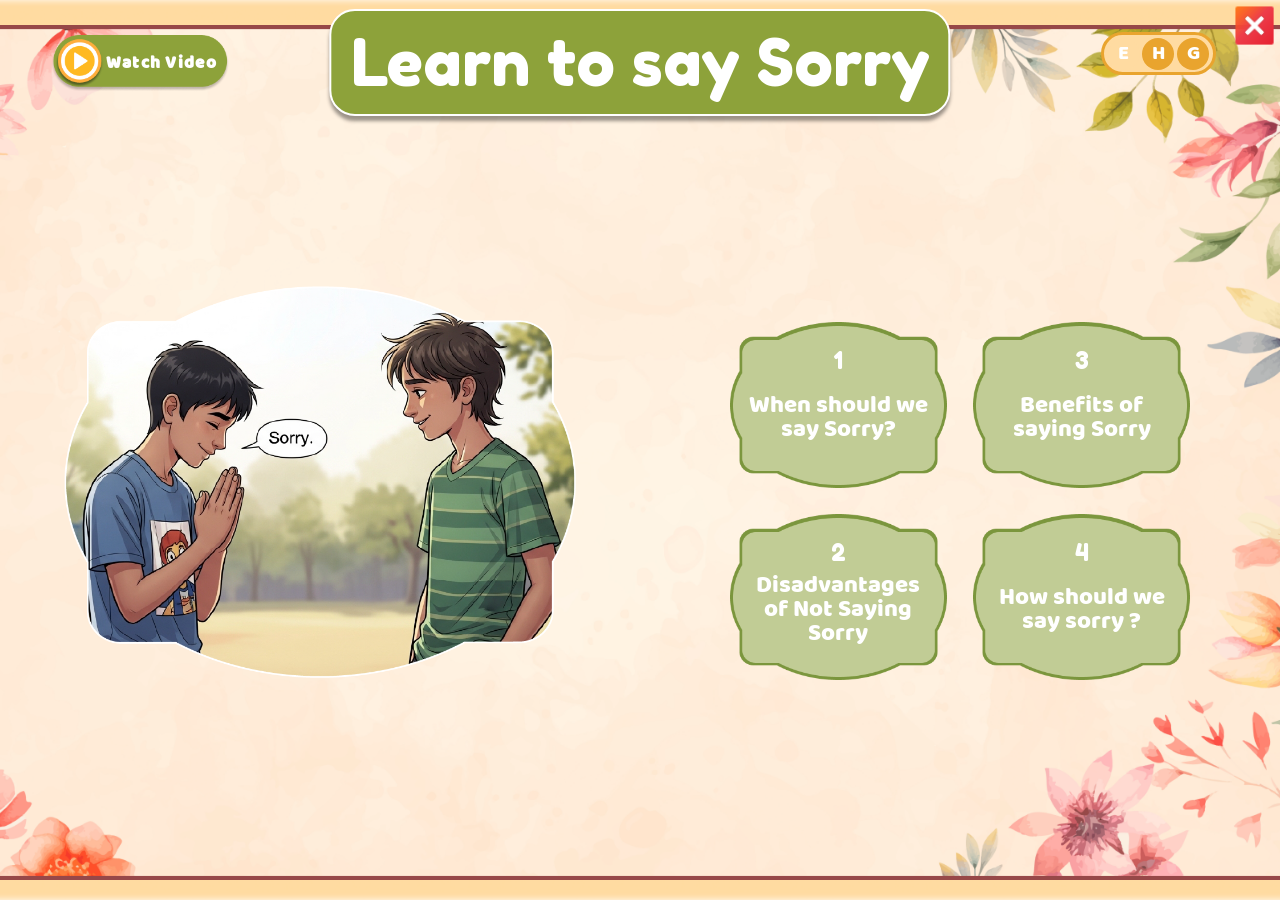
==== index.html @ 4d8e0a8a "." ====
<!doctype html>
<html lang="en">
  <head>
    <meta charset="UTF-8" />
    <meta name="viewport" content="width=device-width, initial-scale=1.0" />
    <title data-lang-key="title"></title>

    <link rel="stylesheet" href="./assets/css/style.css" />

    <link
      rel="stylesheet"
      href="https://cdnjs.cloudflare.com/ajax/libs/font-awesome/6.5.1/css/all.min.css"
    />

    <style>
      body {
        overflow: hidden;
      }

      .page-content {
        width: 100%;
        height: 100%;
        transition:
          filter 0.4s ease,
          transform 0.4s ease;
      }

      body.video-open .page-content {
        filter: blur(0.45vw);
        pointer-events: none;
        user-select: none;
      }

      .video-btn {
        position: fixed;
        top: 2vw;
        left: 4%;
        z-index: 1000;
      }

      .start-video-btn {
        width: 14vw;
        height: 6vw;
        border-radius: 50vw;
        background: transparent;
    
        display: flex;
        align-items: center;
        justify-content: space-between;
        cursor: pointer;
        gap: 0.8vw;
        padding: 0 1vw;
        border:  none;
        background-image: url("./assets/images/watch.png");
        background-position:center;
        background-repeat: no-repeat;
        background-size: contain;
        transition:
          transform 0.25s ease,
          background 0.25s ease,
          box-shadow 0.25s ease;
      }

      .start-video-btn:hover {
        transform: scale(1.04);
      }

      .start-video-btn:active {
        transform: scale(0.98);
      }

      .play-icon {
        width: 2vw;
        height: 2vw;
        display: flex;
        align-items: center;
        justify-content: center;
        color: #ffffff;
        font-size: 1.6vw;
        filter: drop-shadow(0 0.15vw 0.15vw rgba(0, 0, 0, 0.25));
      }

      .play-icon i,
      .close-video-btn i,
      .video-center-play i,
      .control-btn i {
        display: flex;
        align-items: center;
        justify-content: center;
        text-align: center;
        flex: 0 0 auto;
      }

      .play-icon i {
        width: 1.6vw;
        min-width: 1.6vw;
        max-width: 1.6vw;
        font-size: 1.45vw;
      }

      .close-video-btn i {
        width: 1.8vw;
        min-width: 1.8vw;
        max-width: 1.8vw;
      }

      .video-center-play i {
        width: 2.2vw;
        min-width: 2.2vw;
        max-width: 2.2vw;
      }

      .control-btn i {
        width: 1.4vw;
        min-width: 1.4vw;
        max-width: 1.4vw;
      }

      .start-text {
        width: 100%;
        float: right;
        font-size: 1.3vw;
        font-weight: 900;
        letter-spacing: 0.1vw;
        color: #ffffff;
        line-height: 1;
        margin-left: 3.2vw;
        white-space: nowrap;
        font-family: "BalooRegular";
      }

      body[data-lang="hi"] .start-text {
  font-weight: lighter!important;
  font-size: 1.5vw;
}

      .video-popup {
        position: fixed;
        inset: 0;
        z-index: 99999;
        display: flex;
        align-items: center;
        justify-content: center;
        background: rgba(0, 0, 0, 0.38);
        opacity: 0;
        visibility: hidden;
        pointer-events: none;
        transition:
          opacity 0.35s ease,
          visibility 0.35s ease;
      }

      .video-popup.active {
        opacity: 1;
        visibility: visible;
        pointer-events: auto;
      }

      .video-box {
        position: relative;
        width: 68vw;
        aspect-ratio: 16 / 9;
        border-radius: 2vw;
        background: #ffdba1;
        padding: 0.75vw;
        border: 0.25vw solid white;
        box-shadow: 0 1vw 3vw rgba(0, 0, 0, 0.45);
        transform: scale(0.82);
        opacity: 0;
        transition:
          transform 0.4s cubic-bezier(0.22, 1, 0.36, 1),
          opacity 0.35s ease;
      }

      .video-popup.active .video-box {
        transform: scale(1);
        opacity: 1;
      }

      .popup-video-frame {
        position: relative;
        width: 100%;
        height: 100%;
        border-radius: 1.4vw;
        overflow: hidden;
        background: #000;
        border: 0.18vw solid #7b963d;
      }

      .popup-video {
        width: 100%;
        height: 100%;
        display: block;
        object-fit: cover;
        background: #000;
      }

      .close-video-btn {
        position: absolute;
        top: -1.35vw;
        right: -1.35vw;
        width: 3.4vw;
        height: 3.4vw;
        border: none;
        border-radius: 50%;
        background: #ffffff;
        color: #7b963d;
        font-size: 1.8vw;
        display: flex;
        align-items: center;
        justify-content: center;
        cursor: pointer;
        z-index: 10;
        box-shadow: 0 0.35vw 1vw rgba(0, 0, 0, 0.35);
        transition:
          transform 0.25s ease,
          background 0.25s ease,
          color 0.25s ease;
      }

      .close-video-btn:hover {
        transform: rotate(90deg) scale(1.08);
        background: #8da23a;
        color: #ffffff;
      }

      .custom-controls {
        position: absolute;
        left: 0;
        right: 0;
        bottom: 0;
        z-index: 5;
        padding: 1vw;
        display: flex;
        flex-direction: column;
        gap: 0.75vw;
        background: linear-gradient(
          to top,
          rgba(86, 107, 38, 0.95),
          rgba(123, 150, 61, 0.58),
          rgba(123, 150, 61, 0)
        );
        opacity: 1;
        transition: opacity 0.25s ease;
      }

      .popup-video-frame.controls-hidden .custom-controls {
        opacity: 0;
        pointer-events: none;
      }

      .progress-wrap {
        width: 100%;
        display: flex;
        align-items: center;
      }

      .video-progress {
        width: 100%;
        appearance: none;
        -webkit-appearance: none;
        height: 0.45vw;
        border-radius: 5vw;
        background: rgba(255, 255, 255, 0.35);
        cursor: pointer;
        overflow: hidden;
        pointer-events: auto;
      }

      .video-progress::-webkit-slider-thumb {
        appearance: none;
        -webkit-appearance: none;
        width: 1vw;
        height: 1vw;
        border-radius: 50%;
        background: #ffdba1;
        box-shadow: -70vw 0 0 69.6vw #ffdba1;
        cursor: pointer;
      }

      .video-progress::-moz-range-thumb {
        width: 1vw;
        height: 1vw;
        border: none;
        border-radius: 50%;
        background: #ffdba1;
        cursor: pointer;
      }

      .video-progress::-moz-range-progress {
        height: 0.45vw;
        border-radius: 5vw;
        background: #ffdba1;
      }

      .control-row {
        width: 100%;
        display: flex;
        align-items: center;
        justify-content: space-between;
        gap: 1vw;
      }

      .control-left,
      .control-right {
        display: flex;
        align-items: center;
        gap: 0.8vw;
      }

      .control-btn {
        width: 2.8vw;
        min-width: 2.8vw;
        max-width: 2.8vw;
        height: 2.8vw;
        border: none;
        border-radius: 50%;
        background: rgba(255, 219, 161, 0.28);
        color: #ffffff;
        font-size: 1.2vw;
        display: flex;
        align-items: center;
        justify-content: center;
        cursor: pointer;
        transition:
          background 0.25s ease,
          color 0.25s ease,
          transform 0.25s ease;
      }

      .control-btn:hover {
        background: #ffdba1;
        color: #566b26;
        transform: scale(1.08);
      }

      .time-text {
        color: #ffffff;
        font-size: 1.05vw;
        font-weight: 700;
        font-family: Arial, sans-serif;
        letter-spacing: 0.05vw;
        min-width: 8vw;
      }

      .volume-range {
        width: 7vw;
        appearance: none;
        -webkit-appearance: none;
        height: 0.4vw;
        border-radius: 5vw;
        background: rgba(255, 255, 255, 0.35);
        cursor: pointer;
      }

      .volume-range::-webkit-slider-thumb {
        appearance: none;
        -webkit-appearance: none;
        width: 0.9vw;
        height: 0.9vw;
        border-radius: 50%;
        background: #ffdba1;
        cursor: pointer;
      }

      .volume-range::-moz-range-thumb {
        width: 0.9vw;
        height: 0.9vw;
        border: none;
        border-radius: 50%;
        background: #ffdba1;
        cursor: pointer;
      }

      .video-center-play {
        position: absolute;
        left: 50%;
        top: 50%;
        width: 6vw;
        min-width: 6vw;
        max-width: 6vw;
        height: 6vw;
        border: 0.22vw solid rgba(255, 255, 255, 0.85);
        border-radius: 50%;
        background: rgba(86, 107, 38, 0.42);
        color: #ffdba1;
        font-size: 2.2vw;
        display: flex;
        align-items: center;
        justify-content: center;
        cursor: pointer;
        transform: translate(-50%, -50%) scale(1);
        z-index: 4;
        transition:
          opacity 0.25s ease,
          transform 0.25s ease,
          background 0.25s ease;
      }

      .video-center-play.hide {
        opacity: 0;
        pointer-events: none;
        transform: translate(-50%, -50%) scale(0.8);
      }

      .video-center-play:hover {
        background: rgba(86, 107, 38, 0.68);
        transform: translate(-50%, -50%) scale(1.08);
      }

      .video-box:fullscreen {
        width: 100%;
        height: 100%;
        border-radius: 0;
        padding: 0;
        background: #000;
      }

      .video-box:fullscreen .popup-video-frame {
        border-radius: 0;
        border: none;
      }

      .video-box:fullscreen .close-video-btn {
        top: 1.5vw;
        right: 1.5vw;
      }
    </style>
  </head>

  <body>
    <div class="page-content">
      <div class="video-btn">
        <button class="start-video-btn" type="button">
          <span class="start-text" data-lang-key="watch"></span>
        </button>
      </div>

      <div class="page-title">
        <span data-lang-key="title"></span>
      </div>

      <div class="language-container">
        <div class="english active">E</div>
        <div class="hindi">H</div>
        <div class="gujrati">G</div>
      </div>

      <main>
        <div class="left-container">
          <div class="hero-img">
            <img src="./assets/images/home-page-img.png" alt="" />
          </div>
        </div>

        <div class="right-container">
          <div class="topics">
            <div class="rows row-1">
              <a href="topic-1.html" class="topic-link">
                <span data-lang-key="num-1"></span>

                <div class="topic-border">
                  <div class="topic" data-lang-key="title-1"></div>
                </div>
              </a>

              <a href="topic-2.html" class="topic-link">
                <span data-lang-key="num-2"></span>

                <div class="topic-border">
                  <div class="topic" data-lang-key="title-2"></div>
                </div>
              </a>
            </div>

            <div class="rows row-2">
              <a href="topic-3.html" class="topic-link">
                <span data-lang-key="num-3"></span>

                <div class="topic-border">
                  <div class="topic" data-lang-key="title-3"></div>
                </div>
              </a>

              <a href="topic-4.html" class="topic-link">
                <span data-lang-key="num-4"></span>

                <div class="topic-border">
                  <div class="topic" data-lang-key="title-4"></div>
                </div>
              </a>
            </div>
          </div>
        </div>
      </main>
    </div>

    <div class="video-popup">
      <div class="video-box">
        <button class="close-video-btn" type="button">
          <i class="fa-solid fa-xmark"></i>
        </button>

        <div class="popup-video-frame">
          <video
            class="popup-video"
            src="./assets/videos/video.mp4"
            preload="metadata"
            controlsList="nodownload noplaybackrate"
            disablePictureInPicture
          ></video>

          <button class="video-center-play" type="button">
            <i class="fa-solid fa-play"></i>
          </button>

          <div class="custom-controls">
            <div class="progress-wrap">
              <input
                class="video-progress"
                type="range"
                min="0"
                max="100"
                value="0"
                step="0.1"
              />
            </div>

            <div class="control-row">
              <div class="control-left">
                <button class="control-btn play-pause-btn" type="button">
                  <i class="fa-solid fa-play"></i>
                </button>

                <div class="time-text">
                  <span class="current-time">0:00</span>
                  /
                  <span class="total-time">0:00</span>
                </div>
              </div>

              <div class="control-right">
                <button class="control-btn mute-btn" type="button">
                  <i class="fa-solid fa-volume-high"></i>
                </button>

                <input
                  class="volume-range"
                  type="range"
                  min="0"
                  max="1"
                  step="0.01"
                  value="1"
                />

                <button class="control-btn fullscreen-btn" type="button">
                  <i class="fa-solid fa-expand"></i>
                </button>
              </div>
            </div>
          </div>
        </div>
      </div>
    </div>

    <script src="./assets/js/app.js"></script>
    <script src="./assets/js/djp.js"></script>

    <script>
      window.addEventListener("load", function () {
        document.body.classList.add("page-loaded");
      });

      const startVideoBtn = document.querySelector(".start-video-btn");
      const videoPopup = document.querySelector(".video-popup");
      const videoBox = document.querySelector(".video-box");
      const closeVideoBtn = document.querySelector(".close-video-btn");
      const popupVideo = document.querySelector(".popup-video");
      const popupVideoFrame = document.querySelector(".popup-video-frame");

      const centerPlayBtn = document.querySelector(".video-center-play");
      const playPauseBtn = document.querySelector(".play-pause-btn");
      const playPauseIcon = playPauseBtn.querySelector("i");
      const centerPlayIcon = centerPlayBtn.querySelector("i");

      const videoProgress = document.querySelector(".video-progress");
      const currentTimeText = document.querySelector(".current-time");
      const totalTimeText = document.querySelector(".total-time");

      const muteBtn = document.querySelector(".mute-btn");
      const muteIcon = muteBtn.querySelector("i");
      const volumeRange = document.querySelector(".volume-range");

      const fullscreenBtn = document.querySelector(".fullscreen-btn");
      const fullscreenIcon = fullscreenBtn.querySelector("i");

      let controlsTimer;
      let lastVolume = 1;
      let savedVideoTime = 0;
      let maxAllowedTime = 0;
      let isProgressDragging = false;

      // ---- Audio SFX setup ----
      const transitionAudio = new Audio("./assets/audio/transition.mp3");
      const topicAudio = new Audio("./assets/audio/topic.mp3");
      transitionAudio.preload = "auto";
      topicAudio.preload = "auto";

      function playTransitionSound() {
        try {
          transitionAudio.currentTime = 0;
          transitionAudio.play().catch(function () {});
        } catch (e) {}
      }

      function playTopicSound() {
        try {
          topicAudio.currentTime = 0;
          topicAudio.play().catch(function () {});
        } catch (e) {}
      }

      function formatTime(time) {
        if (!time || isNaN(time)) return "0:00";

        const minutes = Math.floor(time / 60);
        const seconds = Math.floor(time % 60);

        return `${minutes}:${seconds < 10 ? "0" : ""}${seconds}`;
      }

      function updatePlayIcons() {
        if (popupVideo.paused) {
          playPauseIcon.className = "fa-solid fa-play";
          centerPlayIcon.className = "fa-solid fa-play";
          centerPlayBtn.classList.remove("hide");
        } else {
          playPauseIcon.className = "fa-solid fa-pause";
          centerPlayIcon.className = "fa-solid fa-pause";
          centerPlayBtn.classList.add("hide");
        }
      }

      function updateProgress() {
        if (!popupVideo.duration) return;

        if (popupVideo.currentTime > maxAllowedTime) {
          maxAllowedTime = popupVideo.currentTime;
        }

        savedVideoTime = popupVideo.currentTime;

        if (!isProgressDragging) {
          const progressValue =
            (popupVideo.currentTime / popupVideo.duration) * 100;

          videoProgress.value = progressValue;
        }

        currentTimeText.textContent = formatTime(popupVideo.currentTime);
        totalTimeText.textContent = formatTime(popupVideo.duration);
      }

      function handleProgressInput() {
        if (!popupVideo.duration) return;

        isProgressDragging = true;

        const selectedTime =
          (Number(videoProgress.value) / 100) * popupVideo.duration;

        if (selectedTime <= maxAllowedTime) {
          currentTimeText.textContent = formatTime(selectedTime);
        } else {
          const allowedProgress = (maxAllowedTime / popupVideo.duration) * 100;

          videoProgress.value = allowedProgress;
          currentTimeText.textContent = formatTime(maxAllowedTime);
        }
      }

      function handleProgressChange() {
        if (!popupVideo.duration) return;

        const selectedTime =
          (Number(videoProgress.value) / 100) * popupVideo.duration;

        if (selectedTime <= maxAllowedTime) {
          popupVideo.currentTime = selectedTime;
          savedVideoTime = selectedTime;
        } else {
          popupVideo.currentTime = maxAllowedTime;

          const allowedProgress = (maxAllowedTime / popupVideo.duration) * 100;

          videoProgress.value = allowedProgress;
          savedVideoTime = maxAllowedTime;
        }

        isProgressDragging = false;
        updateProgress();
      }

      function updateMuteIcon() {
        if (popupVideo.muted || popupVideo.volume === 0) {
          muteIcon.className = "fa-solid fa-volume-xmark";
        } else if (popupVideo.volume < 0.5) {
          muteIcon.className = "fa-solid fa-volume-low";
        } else {
          muteIcon.className = "fa-solid fa-volume-high";
        }
      }

      function togglePlay() {
        if (!popupVideo) return;

        if (popupVideo.paused) {
          popupVideo.play().catch(function () {});
        } else {
          popupVideo.pause();
        }
      }

      function openVideoPopup() {
        if (!videoPopup || !popupVideo) return;

        document.body.classList.add("video-open");
        videoPopup.classList.add("active");

        popupVideo.volume = Number(volumeRange.value);
        popupVideo.muted = false;

        if (savedVideoTime > 0) {
          popupVideo.currentTime = savedVideoTime;
        }

        updateMuteIcon();
        updatePlayIcons();
        updateProgress();

        setTimeout(function () {
          popupVideo.play().catch(function () {});
        }, 250);
      }

      function closeVideoPopup() {
        if (!videoPopup || !popupVideo) return;

        savedVideoTime = popupVideo.currentTime;

        popupVideo.pause();

        videoPopup.classList.remove("active");
        document.body.classList.remove("video-open");

        if (document.fullscreenElement) {
          document.exitFullscreen().catch(function () {});
        }

        updatePlayIcons();
      }

      function toggleMute() {
        if (popupVideo.muted || popupVideo.volume === 0) {
          popupVideo.muted = false;
          popupVideo.volume = lastVolume || 1;
          volumeRange.value = popupVideo.volume;
        } else {
          lastVolume = popupVideo.volume;
          popupVideo.muted = true;
          volumeRange.value = 0;
        }

        updateMuteIcon();
      }

      function changeVolume() {
        const volumeValue = Number(volumeRange.value);

        popupVideo.volume = volumeValue;
        popupVideo.muted = volumeValue === 0;

        if (volumeValue > 0) {
          lastVolume = volumeValue;
        }

        updateMuteIcon();
      }

      function toggleFullscreen() {
        if (!document.fullscreenElement) {
          videoBox.requestFullscreen().catch(function () {});
        } else {
          document.exitFullscreen().catch(function () {});
        }
      }

      function updateFullscreenIcon() {
        if (document.fullscreenElement) {
          fullscreenIcon.className = "fa-solid fa-compress";
        } else {
          fullscreenIcon.className = "fa-solid fa-expand";
        }
      }

      function showControlsTemporarily() {
        popupVideoFrame.classList.remove("controls-hidden");

        clearTimeout(controlsTimer);

        if (!popupVideo.paused) {
          controlsTimer = setTimeout(function () {
            popupVideoFrame.classList.add("controls-hidden");
          }, 2200);
        }
      }

      if (startVideoBtn) {
        startVideoBtn.addEventListener("click", function () {
          playTransitionSound();
          openVideoPopup();
        });
      }

      if (closeVideoBtn) {
        closeVideoBtn.addEventListener("click", closeVideoPopup);
      }

      if (videoPopup) {
        videoPopup.addEventListener("click", function (e) {
          if (e.target === videoPopup) {
            closeVideoPopup();
          }
        });
      }

      if (popupVideo) {
        popupVideo.addEventListener("click", togglePlay);
        popupVideo.addEventListener("play", updatePlayIcons);
        popupVideo.addEventListener("pause", updatePlayIcons);
        popupVideo.addEventListener("timeupdate", updateProgress);
        popupVideo.addEventListener("loadedmetadata", updateProgress);

        popupVideo.addEventListener("ended", function () {
          savedVideoTime = 0;
          maxAllowedTime = 0;
          videoProgress.value = 0;
          currentTimeText.textContent = "0:00";
          updatePlayIcons();
        });

        popupVideo.addEventListener("contextmenu", function (e) {
          e.preventDefault();
        });
      }

      if (videoProgress) {
        videoProgress.addEventListener("input", handleProgressInput);
        videoProgress.addEventListener("change", handleProgressChange);

        videoProgress.addEventListener("mousedown", function () {
          isProgressDragging = true;
        });

        videoProgress.addEventListener("mouseup", handleProgressChange);

        videoProgress.addEventListener("touchstart", function () {
          isProgressDragging = true;
        });

        videoProgress.addEventListener("touchend", handleProgressChange);
      }

      if (centerPlayBtn) {
        centerPlayBtn.addEventListener("click", togglePlay);
      }

      if (playPauseBtn) {
        playPauseBtn.addEventListener("click", togglePlay);
      }

      if (muteBtn) {
        muteBtn.addEventListener("click", toggleMute);
      }

      if (volumeRange) {
        volumeRange.addEventListener("input", changeVolume);
      }

      if (fullscreenBtn) {
        fullscreenBtn.addEventListener("click", toggleFullscreen);
      }

      if (popupVideoFrame) {
        popupVideoFrame.addEventListener("mousemove", showControlsTemporarily);
        popupVideoFrame.addEventListener("click", showControlsTemporarily);
      }

      document.addEventListener("fullscreenchange", updateFullscreenIcon);

      document.addEventListener("keydown", function (e) {
        if (!videoPopup.classList.contains("active")) return;

        if (e.key === "Escape") {
          closeVideoPopup();
        }

        if (e.code === "Space") {
          e.preventDefault();
          togglePlay();
        }

        if (e.key.toLowerCase() === "m") {
          toggleMute();
        }

        if (e.key.toLowerCase() === "f") {
          toggleFullscreen();
        }
      });

      // ---- Topic link click sound ----
      const topicLinks = document.querySelectorAll(".topic-link");

      topicLinks.forEach(function (link) {
        link.addEventListener("click", function (e) {
          e.preventDefault();

          const destination = link.getAttribute("href");

          playTopicSound();

          setTimeout(function () {
            window.location.href = destination;
          }, 300);
        });
      });
    </script>
  </body>
</html>
---- assets/css/style.css ----
@font-face {
  font-family: "BalooRegular";
  src: url("../../fonts/Baloo Regular 400.ttf") format("truetype");
  font-weight: 400;
  font-style: normal;
  font-display: swap;
}

@font-face {
  font-family: "FredokaOne";
  src: url("../../fonts/fredoka-one-latin-400-normal.ttf") format("truetype");
  font-weight: 400;
  font-style: normal;
}

@font-face {
  font-family: "ITFDevanagari";
  src: url("../../fonts/ITFDevanagari.ttc") format("truetype");
  font-weight: 700!important;
  font-style: normal;
  font-display: swap;
}

@font-face {
  font-family: "NotoSansGujaratiRegular";
  src: url("../../fonts/NotoSansGujarati-Regular.ttf") format("truetype");
  font-weight: 700!important;
  font-style: normal;
  font-display: swap;
}

@font-face {
  font-family: "BarlowCondensedBold";
  src: url("../../fonts/BarlowCondensed-ExtraBold.ttf") format("truetype");
  font-weight: 700;
  font-style: normal;
  font-display: swap;
}

*,
*::before,
*::after {
  box-sizing: border-box;
  margin: 0;
  padding: 0;
}

html,
body {
  margin: 0;
  padding: 0;
  width: 100%;
  height: 100%;
}

body {
  width: 100vw !important;
  height: 100%;
  background-image: url("../images/bg-image.png");
  background-size: cover;
  background-repeat: no-repeat;
  background-position: center;
  background-attachment: fixed;
  overflow-x: hidden;
  opacity: 0;
  transform: scale(1.02);
  transition: opacity 1s ease, transform 1s ease;
  font-family: "FredokaOne";
}

body[data-lang="hi"] {
  font-family: "ITFDevanagari"!important;
  font-weight: 700!important;
}

body[data-lang="gu"] {
  font-family: "NotoSansGujaratiRegular"!important;
  font-weight: 700!important;
} 

body.page-loaded {
  opacity: 1;
  transform: scale(1);
}

body.page-exit {
  opacity: 0;
  transform: scale(0.98);
}

.home-btn {
  position: fixed;
  top: 2.5vw;
  left: 4%;
  width: 3.5vw;
  z-index: 1000;
  transition: transform 0.2s ease;
  cursor: pointer;
}

.home-btn:hover {
  transform: scale(1.15);
}

.home-btn img {
  width: 100%;
  display: block;
  object-fit: contain;
}

.page-title {
  width: fit-content;
  background-color: #8DA23A;
  padding: 1vw 1.5vw;
  position: absolute;
  top: 1%;
  left: 50%;
  height: auto;
  text-align: center;
  z-index: 10000;
  transition: opacity 3s ease;
  transform: translateX(-50%);
  border-radius: 2vw;
  border: 0.2vw solid white;
  box-shadow: 0 0.4vw 0.3vw rgba(2, 2, 2, 0.394);
}

.page-title span {
  font-size: 5vw;
  text-align: center;
  color: white;
  display: block;
  /* font-weight: bolder !important; */
}

.language-container {
  position: fixed;
  top: 2.5vw;
  right: 5%;
  display: flex;
  width: 9vw;
  padding: 0.2vw 0.3vw;
  height: auto;
  justify-content: space-between;
  align-items: center;
  font-family: "BalooRegular";
  border: 0.3vw solid #E9A42E;
  background-color: #FFDBA1;
  border-radius: 50vw;
  pointer-events: auto;
  z-index: 1000;
}

.language-container div {
  width: 2.5vw;
  height: 2.5vw;
  font-size: 1.6vw;
  text-align: center;
  border: 0.3vw solid transparent;
  background: #E9A42E !important;
  color: white;
  cursor: pointer;
  display: flex;
  justify-content: center;
  align-items: center;
  border-radius: 50%;
  font-family: "BalooRegular", sans-serif;
}

.language-container div:hover {
  background-color: #FFDBA1 !important;
  color: white;
}

.language-container div.active {
  background-color: #FFDBA1 !important;
  color: white;
}

.pranam-container {
  position: absolute;
  width: 45vw;
  height: auto;
  top: 50% !important;
  left: 50% !important;
  transform: translate(-50%, -50%);
  display: flex;
  justify-content: center;
  align-items: center;
}

.pranam-container>.pranam-img {
  position: relative;
  width: 85%;
  height: auto;
  display: block;
}

.pranam-container>.pranam-img>img {
  width: 100%;
  display: block;
}

.pranam-img span {
  z-index: 15;
  position: absolute;
  top: 0%;
  left: 50%;
  font-size: 3.4vw;
  transform: translateX(-50%);
  font-family: "BalooRegular";
  color: #802922;
}

.pranam-container .home-btn-1 {
  position: absolute;
  top: 88%;
  left: 50%;
  transform: translateX(-50%) scale(1);
  width: 15vw;
  height: auto;
  transition: transform 0.2s ease;
  transform-origin: center center;
}

.pranam-container .home-btn-1:hover {
  transform: translateX(-50%) scale(1.2);
}

.pranam-container .home-btn-1 img {
  width: 100%;
  display: block;
}

.home-btn-1 span {
  width: 8vw;
  z-index: 15;
  position: absolute;
  top: 50%;
  left: 38%;
  font-size: 2.5vw;
  transform: translateY(-50%);
  font-family: "BalooRegular";
  color: #821b00;
  text-align: center;
}

.back-btn {
  position: absolute;
  left: 4%;
  top: 4%;
  width: 3vw;
  height: 3vw;
  background-color: #802922;
  border: 0.25vw solid white;
  border-radius: 50%;
  display: flex;
  justify-content: center;
  align-items: center;
  text-decoration: none;
  transform: scale(1);
  transition: transform 0.3s ease;
  z-index: 50;
}

.back-btn i {
  color: white;
  font-size: 1vw;
  transition: font-size 0.3s ease;
}

.back-btn:hover {
  transform: scale(1.05);
  background-color: white;
}

.back-btn:hover i {
  font-size: 1.2vw;
  color: #802922 !important;
}


main {
  position: relative;
  width: 100%;
  height: 100%;
  display: flex;
  justify-content: space-between;

}

.left-container,
.right-container {
  position: relative;
  width: 50%;
  height: 100%;
  display: flex;
  justify-content: center;
  align-items: center;
}

.left-container {
  padding-top: 5% !important;
}

.right-container {
  padding-top: 5%;
}

.hero-img {
  width: 40vw;
  height: auto;
}

.hero-img img {
  width: 100%;
  height: 100%;
  display: block;
}

.topics {
  padding-top: 6%;
  width: 100%;
  display: flex;
  gap: 2vw;
  align-items: center;
  justify-content: center;
}

.rows {
  display: flex;
  flex-direction: column;
  gap: 2vw;
}

.topic-link {
  position: relative;
  display: block;
  text-decoration: none;
  width: 17vw;
  height: 13vw;
}

.topic-link span {
  position: absolute;
  z-index: 1000;
  color: white;
  font-size: 1.8vw;
  top: 15%;
  left: 50%;
  transform: translateX(-50%);
}

.topic-border {
  width: 100%;
  height: 100%;
  background-color: #7B963D;
  /* dark green border */
  padding: 0.28vw;

  -webkit-mask-image: url("../images/text-box-mask-img.png");
  -webkit-mask-repeat: no-repeat;
  -webkit-mask-position: center;
  -webkit-mask-size: 100% 100%;

  mask-image: url("../images/text-box-mask-image.png");
  mask-repeat: no-repeat;
  mask-position: center;
  mask-size: 100% 100%;
  transition: background-color 0.3s ease;

}

.topic {
  width: 100%;
  height: 100%;
  background-color: #C1CC95;
  /* green fill */
  display: flex;
  align-items: center;
  justify-content: center;
  color: white;
  font-family: "BalooRegular", sans-serif;
  padding: 3vw 1vw 1vw 1vw;
  font-size: 1.9vw;
  transition: transform 0.25s ease, filter 0.25s ease;

  -webkit-mask-image: url("../images/text-box-mask-img.png");
  -webkit-mask-repeat: no-repeat;
  -webkit-mask-position: center;
  -webkit-mask-size: 100% 100%;

  mask-image: url("../images/text-box-mask-image.png");
  mask-repeat: no-repeat;
  mask-position: center;
  mask-size: 100% 100%;
  text-align: center;
  line-height: 1;
  transition: background-color 0.3s ease;
}

body[data-lang="hi"] .topic {
  line-height: 2.5vw;
  font-weight: lighter!important;
}

body[data-lang="gu"] .topic {
  line-height: 2.5vw;
  font-size: 1.7vw;
  font-weight: 700!important;
} 


.topic-link:hover .topic {
  background-color: #85934F;
}

.topic-link:hover .topic-border {
  background-color: #566B26;
}

.video-frame {
  width: 45vw;
  height: auto;
  position: relative;
  padding: 0.25vw;
  border-radius: 2vw;
  display: flex;
  justify-content: center;
  align-items: centere;
}

.video-frame img{
  position: absolute;
  width: 100%;
  height: auto;
  object-fit: cover;
  top: 50%;
  left: 50%;
  transform: translate(-50%, -50%);
  display: flex;
  justify-content: center;
  align-items: center;
}

.video-swiper {
  width: 90%;
  object-fit: cover;
}

.video-swiper .swiper-slide {
  width: 100%;
  height: 100%;
}

.topic-video {
  width: 100%;
  height: 26.5vw;
  object-fit: cover;
  display: block;
  border-radius: 2.2vw;
}

/* RIGHT CONTENT SECTION */
.content-card {
  width: 36vw;
  min-height: 22vw;
  background: #FFDBA1;
  border: 0.18vw solid #813427;
  border-radius: 2.5vw;
  position: relative;
  padding: 4vw 4.5vw 5vw;
  display: flex;
  justify-content: center;
  align-items: center;
  overflow: visible;
}

.content-top-badge {
  position: absolute;
  top: -5vw;
  left: 50%;
  transform: translateX(-50%);
  min-width: 9vw;
  border-radius: 1vw;
  text-align: center;
  z-index: 5;
  width: 40%;
  height: auto;
}

.content-top-badge img {
  width: 85%;
}

.content-top-badge .num {
  position: absolute;
  top: 20%;
  left: 50%;
  transform: translate(-50%, -50%);
  z-index: 1000;
  color: #8b4339;
  font-size: 1.5vw;
}

body[data-lang="hi"] .content-top-badge .num {
  font-weight: 700!important;
  font-size: 1.5vw!important;
  line-height: 5vw!important;
}

.slide-question {
  position: absolute;
  display: block;
  top: 50%;
  left: 50%;
  transform: translate(-50%, -50%);
  font-size: 1.3vw;
  color: #813427;
  line-height: 1;
  width: 75%;
}

body[data-lang="hi"] .slide-question {
  font-weight: bolder!important;
  font-size: 1.4vw!important;
  line-height: 2vw!important;
}

body[data-lang="gu"] .slide-question {
  font-weight: bolder!important;
  font-size: 1.4vw!important;
  line-height: 2vw!important;
}


/* body[data-lang="gu"] .content-slide-text {
    font-size: 2.2vw!important;
    line-height: 3.4vw!important;
}  */

.content-swiper {
  width: 100%;
  height: 12vw;
  position: relative;
  z-index: 2;
}

.content-swiper .swiper-slide {
  display: flex;
  justify-content: center;
  align-items: center;
}

.content-slide-text {
  width: 100%;
  margin-top: 1vw;
  text-align: center;
  font-family: "BalooRegular", sans-serif;
  color: #813427;
  font-size: 2.5vw;
  line-height: 1.2;
  position: absolute;
  top: 50%;
  left: 50%;
  transform: translate(-50%, -50%);
  z-index: 1000;
}

body[data-lang="hi"] .content-slide-text {
  font-weight: lighter!important;
  font-size: 2.2vw!important;
  line-height: 3vw!important;
}

body[data-lang="gu"] .content-slide-text {
    font-size: 2.2vw!important;
    line-height: 3.4vw!important;
} 

/* NAV BUTTONS */
.swiper-nav {
  position: absolute;
  top: 35%;
  transform: translateY(-50%);
  width: 3.3vw;
  height: auto;
  border: none;
  background: transparent;
  cursor: pointer;
  z-index: 10;
  padding: 0;
}

.swiper-nav img {
  width: 100%;
  display: block;
}

.swiper-ctrl-prev {
  left: -2.5vw;
  transform: scale(1);
  transition: transform 0.3s ease-in-out;
}

.swiper-ctrl-prev:hover{
  content: url("./../images/prev-btn-hov.png");
}


.swiper-ctrl-next:hover{
  content: url("./../images/next-btn-hov.png");

}

.swiper-ctrl-next {
  right: -2.5vw;
  transform: scale(1);
  transition: transform 0.3s ease-in-out;
}

.swiper-ctrl-next:hover,
.swiper-ctrl-prev:hover {
  transform: scale(1.12);
}

.page-dot {
  width: 2.2vw;
  height: 2.2vw;
  border-radius: 50%;
  border: 0.16vw solid #d5b58e;
  background: rgba(255, 255, 255, 0.25);
  color: #d0b28e;
  display: flex;
  align-items: center;
  justify-content: center;
  font-family: "BalooRegular", sans-serif;
  font-size: 1.2vw;
  transition: all 0.3s ease;
}

.page-dot.active {
  background: #f5dfb8;
  color: #9c5c4f;
  border-color: #c9a87c;
}

/* OPTIONAL LANGUAGE SIZE TWEAKS */
body[data-lang="hi"] .content-slide-text {
  font-size: 2.6vw;
  line-height: 1.3;
}

body[data-lang="gu"] .content-slide-text {
  font-size: 2.5vw;
  line-height: 1.3;
}

.pages {
  width: 45%;
  position: absolute;
  top: 90%;
  left: 50%;
  transform: translate(-50%, -50%);
  display: flex;
  justify-content: space-between;
  align-items: center;
}

.pages .page {
  color: #802922;
  width: 4vw;
  height: 4vw;
  border-radius: 50%;
  border: 0.2vw solid #802922;
  background-color: #FFDBA1;
  display: flex;
  justify-content: center;
  align-items: center;
  font-size: 1.5vw;
  text-decoration: none !important;
  opacity: 1;
  transform: scale(1);
  transition: transform 0.3s ease, opacity 0.3s ease;
}

.pages .page:hover {
  opacity: 1;

  background-color: #802922;
  color: #FFDBA1;
}

.pages .page.active{
   opacity: 1;
  background-color: #802922;
  color: #FFDBA1;
}


.pranam-video {
    position: absolute;
    left: 51%;
    top: 48.7%;
    background-image: url("./../images/pranam-bg-1.png");
    background-position: center;
    background-repeat: no-repeat;
    background-size: cover;
    transform: translate(-50%, -50%);
    width: 28vw;
    height: 28vw;
    border-radius: 50%;
    background-color: #f6f6f6;

    display: flex;
    justify-content: center;
    align-items: center;

    overflow: hidden;
    padding-right: 2.5vw;
}

.pranam-video video {
    width: 90%;
    height: 83%;
    object-fit: cover;

    /* Very light feather on ALL edges */
    -webkit-mask-image:
        linear-gradient(
            to bottom,
            transparent 0%,
            rgba(0, 0, 0, 0.8) 2%,
            rgba(0, 0, 0, 0.95) 4%,
            black 6%,
            black 90%,
            rgba(0, 0, 0, 0.95) 96%,
            rgba(0, 0, 0, 0.8) 98%,
            transparent 100%
        ),
        linear-gradient(
            to right,
            transparent 0%,
            rgba(0, 0, 0, 0.8) 2%,
            rgba(0, 0, 0, 0.95) 4%,
            black 6%,
            black 90%,
            rgba(0, 0, 0, 0.95) 96%,
            rgba(0, 0, 0, 0.8) 98%,
            transparent 100%
        );

    -webkit-mask-composite: source-in;

    mask-image:
        linear-gradient(
            to bottom,
            transparent 0%,
            rgba(0, 0, 0, 0.8) 2%,
            rgba(0, 0, 0, 0.95) 4%,
            black 6%,
            black 90%,
            rgba(0, 0, 0, 0.95) 96%,
            rgba(0, 0, 0, 0.8) 98%,
            transparent 100%
        ),
        linear-gradient(
            to right,
            transparent 0%,
            rgba(0, 0, 0, 0.8) 2%,
            rgba(0, 0, 0, 0.95) 4%,
            black 6%,
            black 90%,
            rgba(0, 0, 0, 0.95) 96%,
            rgba(0, 0, 0, 0.8) 98%,
            transparent 100%
        );

    mask-composite: intersect;

    -webkit-mask-repeat: no-repeat;
    mask-repeat: no-repeat;

    -webkit-mask-size: 100% 100%;
    mask-size: 100% 100%;
}
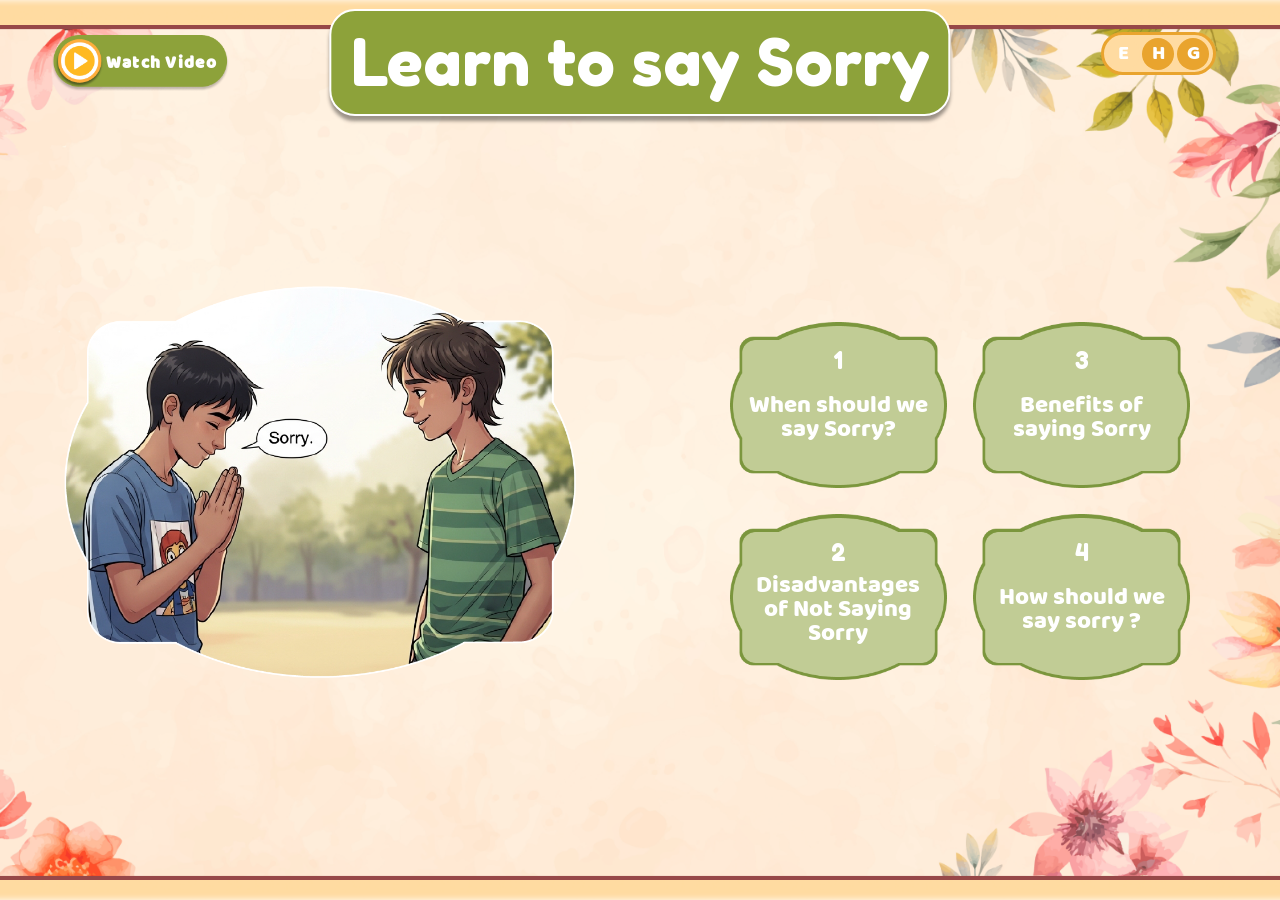
==== commit da10f5b4: "Load translations from data.js, fix file:// mask-image, hide back-button - app.js now reads the alre" ====
--- a/index.html
+++ b/index.html
@@ -9,7 +9,7 @@
 
     <link
       rel="stylesheet"
-      href="https://cdnjs.cloudflare.com/ajax/libs/font-awesome/6.5.1/css/all.min.css"
+      href="./fontawesome/css/all.min.css"
     />
 
     <style>
@@ -43,16 +43,16 @@
         height: 6vw;
         border-radius: 50vw;
         background: transparent;
-    
+
         display: flex;
         align-items: center;
         justify-content: space-between;
         cursor: pointer;
         gap: 0.8vw;
         padding: 0 1vw;
-        border:  none;
+        border: none;
         background-image: url("./assets/images/watch.png");
-        background-position:center;
+        background-position: center;
         background-repeat: no-repeat;
         background-size: contain;
         transition:
@@ -130,9 +130,9 @@
       }
 
       body[data-lang="hi"] .start-text {
-  font-weight: lighter!important;
-  font-size: 1.5vw;
-}
+        font-weight: lighter !important;
+        font-size: 1.5vw;
+      }
 
       .video-popup {
         position: fixed;
@@ -504,7 +504,7 @@
         <div class="popup-video-frame">
           <video
             class="popup-video"
-            src="./assets/videos/video.mp4"
+            src="./assets/videos/video1.webm"
             preload="metadata"
             controlsList="nodownload noplaybackrate"
             disablePictureInPicture
@@ -563,6 +563,7 @@
       </div>
     </div>
 
+    <script src="./assets/js/data.js"></script>
     <script src="./assets/js/app.js"></script>
     <script src="./assets/js/djp.js"></script>
 
@@ -597,7 +598,6 @@
       let controlsTimer;
       let lastVolume = 1;
       let savedVideoTime = 0;
-      let maxAllowedTime = 0;
       let isProgressDragging = false;
 
       // ---- Audio SFX setup ----
@@ -644,10 +644,6 @@
       function updateProgress() {
         if (!popupVideo.duration) return;
 
-        if (popupVideo.currentTime > maxAllowedTime) {
-          maxAllowedTime = popupVideo.currentTime;
-        }
-
         savedVideoTime = popupVideo.currentTime;
 
         if (!isProgressDragging) {
@@ -661,6 +657,7 @@
         totalTimeText.textContent = formatTime(popupVideo.duration);
       }
 
+      // Free scrubbing: user can drag forward or backward anywhere on the bar
       function handleProgressInput() {
         if (!popupVideo.duration) return;
 
@@ -669,14 +666,7 @@
         const selectedTime =
           (Number(videoProgress.value) / 100) * popupVideo.duration;
 
-        if (selectedTime <= maxAllowedTime) {
-          currentTimeText.textContent = formatTime(selectedTime);
-        } else {
-          const allowedProgress = (maxAllowedTime / popupVideo.duration) * 100;
-
-          videoProgress.value = allowedProgress;
-          currentTimeText.textContent = formatTime(maxAllowedTime);
-        }
+        currentTimeText.textContent = formatTime(selectedTime);
       }
 
       function handleProgressChange() {
@@ -685,17 +675,8 @@
         const selectedTime =
           (Number(videoProgress.value) / 100) * popupVideo.duration;
 
-        if (selectedTime <= maxAllowedTime) {
-          popupVideo.currentTime = selectedTime;
-          savedVideoTime = selectedTime;
-        } else {
-          popupVideo.currentTime = maxAllowedTime;
-
-          const allowedProgress = (maxAllowedTime / popupVideo.duration) * 100;
-
-          videoProgress.value = allowedProgress;
-          savedVideoTime = maxAllowedTime;
-        }
+        popupVideo.currentTime = selectedTime;
+        savedVideoTime = selectedTime;
 
         isProgressDragging = false;
         updateProgress();
@@ -843,7 +824,6 @@
 
         popupVideo.addEventListener("ended", function () {
           savedVideoTime = 0;
-          maxAllowedTime = 0;
           videoProgress.value = 0;
           currentTimeText.textContent = "0:00";
           updatePlayIcons();
--- a/assets/css/style.css
+++ b/assets/css/style.css
@@ -1,3 +1,12 @@
+:root {
+  --text-box-mask: url("[data-uri]");
+}
+
+/* djp.js injects this button expecting a close.png asset we don't have */
+.back-button {
+  display: none !important;
+}
+
 @font-face {
   font-family: "BalooRegular";
   src: url("../../fonts/Baloo Regular 400.ttf") format("truetype");
@@ -358,12 +367,12 @@
   /* dark green border */
   padding: 0.28vw;
 
-  -webkit-mask-image: url("../images/text-box-mask-img.png");
+  -webkit-mask-image: var(--text-box-mask);
   -webkit-mask-repeat: no-repeat;
   -webkit-mask-position: center;
   -webkit-mask-size: 100% 100%;
 
-  mask-image: url("../images/text-box-mask-image.png");
+  mask-image: var(--text-box-mask);
   mask-repeat: no-repeat;
   mask-position: center;
   mask-size: 100% 100%;
@@ -385,12 +394,12 @@
   font-size: 1.9vw;
   transition: transform 0.25s ease, filter 0.25s ease;
 
-  -webkit-mask-image: url("../images/text-box-mask-img.png");
+  -webkit-mask-image: var(--text-box-mask);
   -webkit-mask-repeat: no-repeat;
   -webkit-mask-position: center;
   -webkit-mask-size: 100% 100%;
 
-  mask-image: url("../images/text-box-mask-image.png");
+  mask-image: var(--text-box-mask);
   mask-repeat: no-repeat;
   mask-position: center;
   mask-size: 100% 100%;
@@ -569,7 +578,7 @@
 
 body[data-lang="hi"] .content-slide-text {
   font-weight: lighter!important;
-  font-size: 2.2vw!important;
+  font-size: 2.4vw!important;
   line-height: 3vw!important;
 }
 
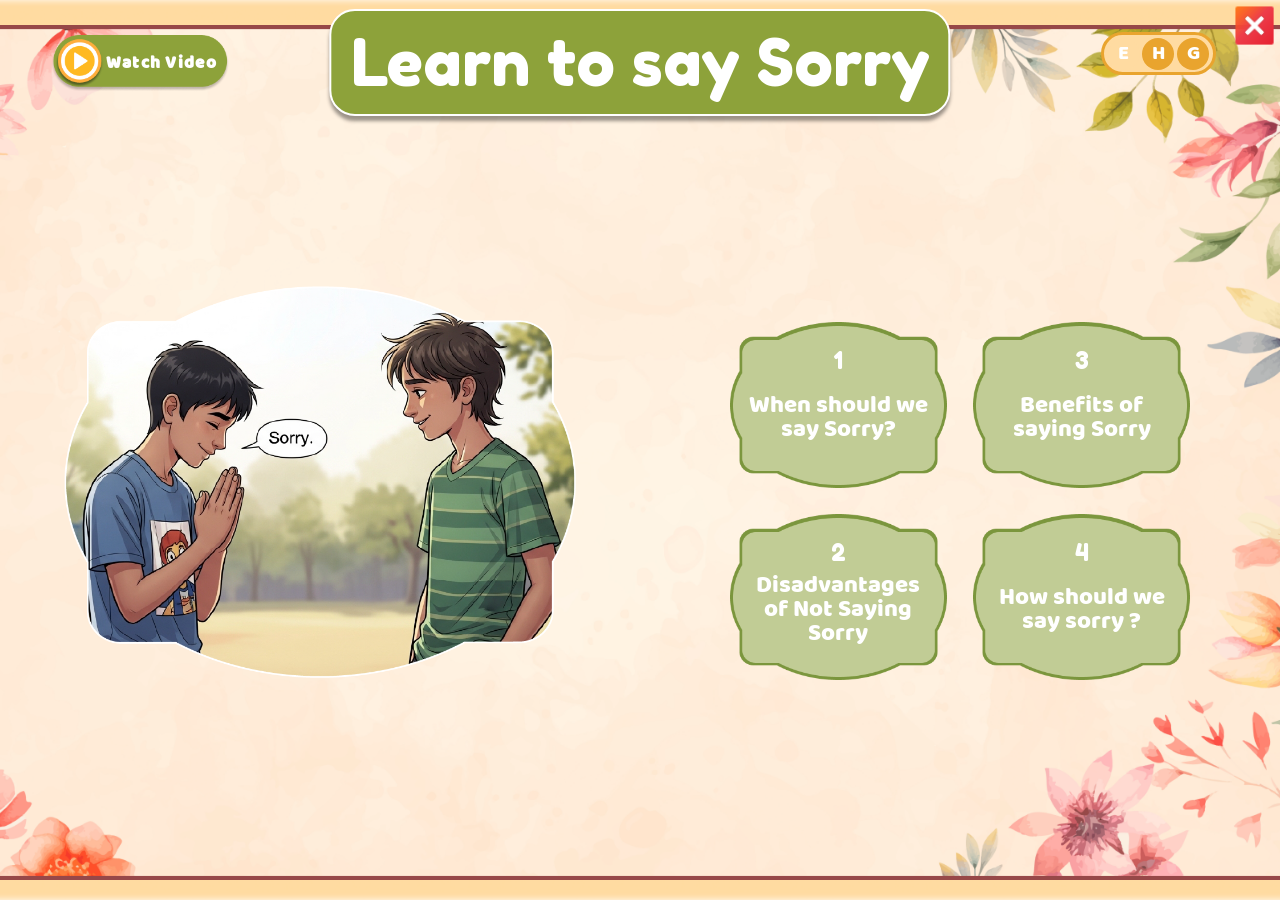
==== commit a83a3cdf: "Self-host trimmed Font Awesome, fix hidden close button, clean up unused assets - Remove a stale "di" ====
--- a/index.html
+++ b/index.html
@@ -9,7 +9,11 @@
 
     <link
       rel="stylesheet"
-      href="./fontawesome/css/all.min.css"
+      href="./assets/fontawesome/css/fontawesome.min.css"
+    />
+    <link
+      rel="stylesheet"
+      href="./assets/fontawesome/css/solid.min.css"
     />
 
     <style>
--- a/assets/css/style.css
+++ b/assets/css/style.css
@@ -1,10 +1,5 @@
 :root {
   --text-box-mask: url("[data-uri]");
-}
-
-/* djp.js injects this button expecting a close.png asset we don't have */
-.back-button {
-  display: none !important;
 }
 
 @font-face {
--- a/assets/fontawesome/css/solid.min.css
+++ b/assets/fontawesome/css/solid.min.css
@@ -0,0 +1,6 @@
+/*!
+ * Font Awesome Free 6.7.2 by @fontawesome - https://fontawesome.com
+ * License - https://fontawesome.com/license/free (Icons: CC BY 4.0, Fonts: SIL OFL 1.1, Code: MIT License)
+ * Copyright 2024 Fonticons, Inc.
+ */
+:host,:root{--fa-style-family-classic:"Font Awesome 6 Free";--fa-font-solid:normal 900 1em/1 "Font Awesome 6 Free"}@font-face{font-family:"Font Awesome 6 Free";font-style:normal;font-weight:900;font-display:block;src:url(../webfonts/fa-solid-900.woff2) format("woff2"),url(../webfonts/fa-solid-900.ttf) format("truetype")}.fa-solid,.fas{font-weight:900}
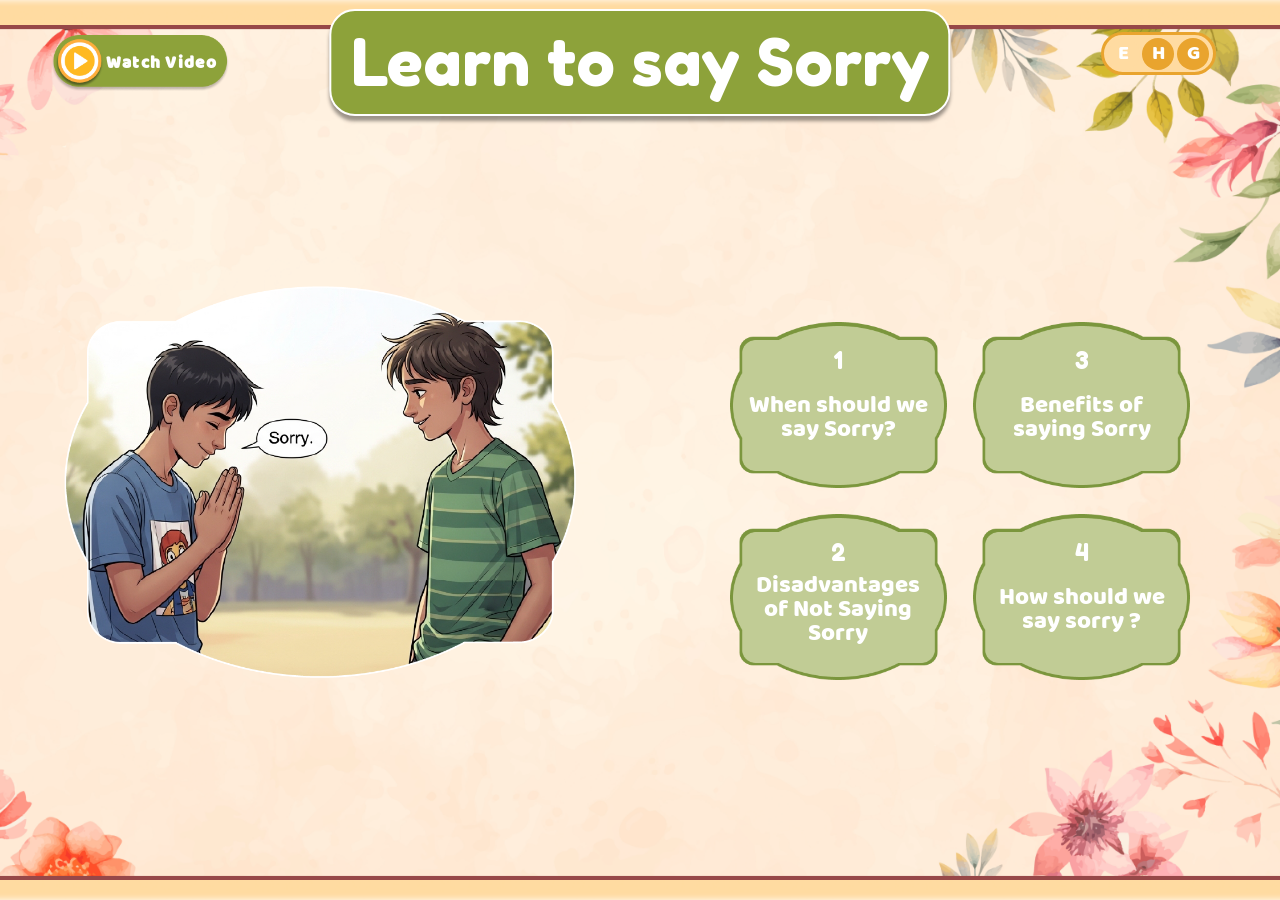
==== commit 557728fd: "Remove djp.js, tune video preload per slide, drop dead font rule and unused files, ASCII file names " ====
--- a/index.html
+++ b/index.html
@@ -509,7 +509,7 @@
           <video
             class="popup-video"
             src="./assets/videos/video1.webm"
-            preload="metadata"
+            preload="none"
             controlsList="nodownload noplaybackrate"
             disablePictureInPicture
           ></video>
@@ -569,7 +569,6 @@
 
     <script src="./assets/js/data.js"></script>
     <script src="./assets/js/app.js"></script>
-    <script src="./assets/js/djp.js"></script>
 
     <script>
       window.addEventListener("load", function () {
--- a/assets/css/style.css
+++ b/assets/css/style.css
@@ -4,7 +4,7 @@
 
 @font-face {
   font-family: "BalooRegular";
-  src: url("../../fonts/Baloo Regular 400.ttf") format("truetype");
+  src: url("../../fonts/Baloo-Regular-400.ttf") format("truetype");
   font-weight: 400;
   font-style: normal;
   font-display: swap;
@@ -29,14 +29,6 @@
   font-family: "NotoSansGujaratiRegular";
   src: url("../../fonts/NotoSansGujarati-Regular.ttf") format("truetype");
   font-weight: 700!important;
-  font-style: normal;
-  font-display: swap;
-}
-
-@font-face {
-  font-family: "BarlowCondensedBold";
-  src: url("../../fonts/BarlowCondensed-ExtraBold.ttf") format("truetype");
-  font-weight: 700;
   font-style: normal;
   font-display: swap;
 }
